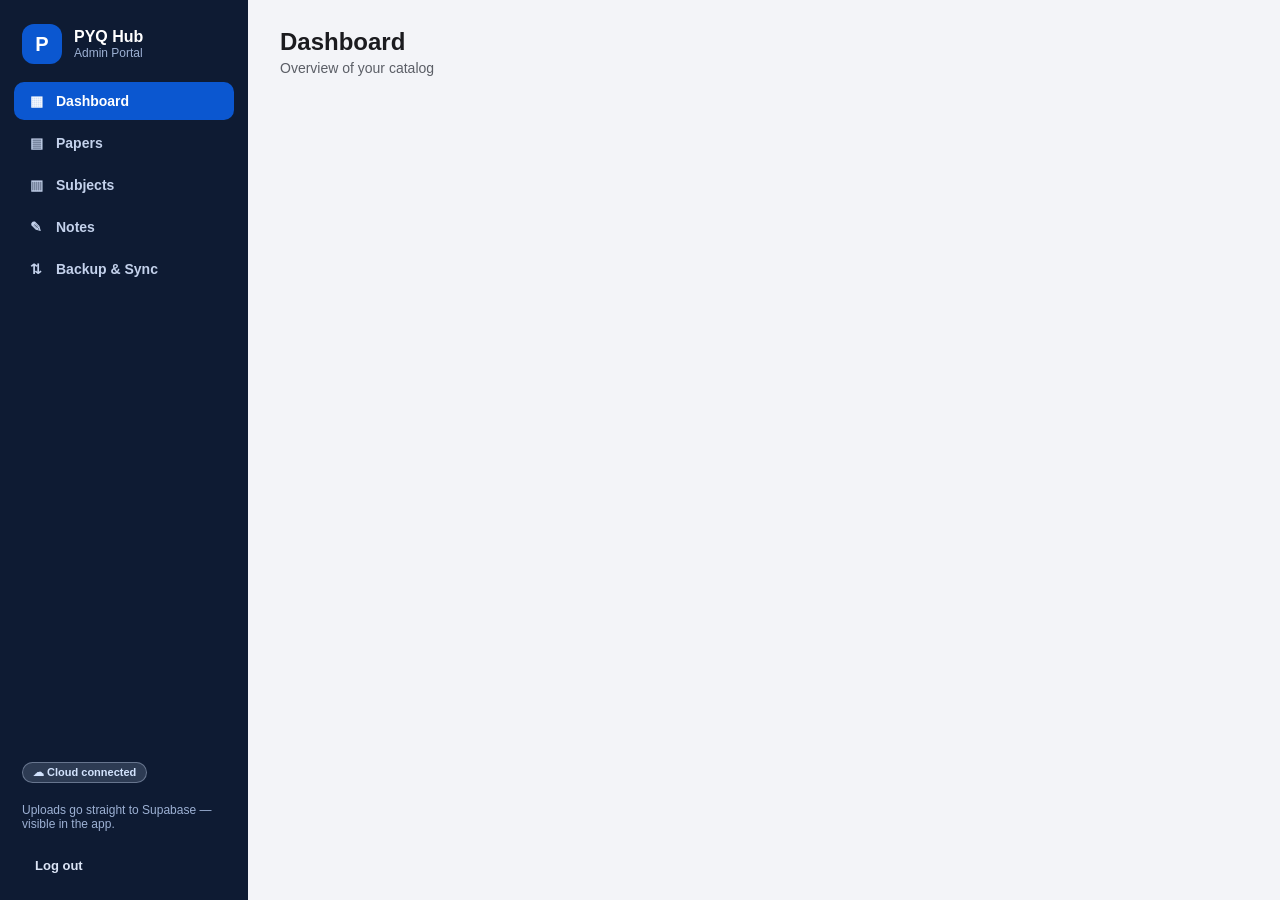
==== admin-portal/index.html @ 12325e86 "Initial commit: PaperAdda Android app + admin portal - android/: Kotlin Compose app (com.paperadda.a" ====
<!DOCTYPE html>
<html lang="en">
<head>
  <meta charset="UTF-8" />
  <meta name="viewport" content="width=device-width, initial-scale=1.0" />
  <title>PYQ Hub — Admin Portal</title>
  <link rel="stylesheet" href="css/styles.css" />
</head>
<body>
  <div class="app">
    <!-- ============ SIDEBAR ============ -->
    <aside class="sidebar">
      <div class="brand">
        <div class="brand-icon">P</div>
        <div>
          <div class="brand-name">PYQ Hub</div>
          <div class="brand-sub">Admin Portal</div>
        </div>
      </div>
      <nav class="nav" id="mainNav">
        <button class="nav-item active" data-view="dashboard">
          <span class="nav-ico">▦</span> Dashboard
        </button>
        <button class="nav-item" data-view="papers">
          <span class="nav-ico">▤</span> Papers
        </button>
        <button class="nav-item" data-view="subjects">
          <span class="nav-ico">▥</span> Subjects
        </button>
        <button class="nav-item" data-view="notes">
          <span class="nav-ico">✎</span> Notes
        </button>
        <button class="nav-item" data-view="data">
          <span class="nav-ico">⇅</span> Backup &amp; Sync
        </button>
      </nav>
      <div class="sidebar-foot">
        <div class="pill">☁ Cloud connected</div>
        <p id="adminEmail" class="muted" style="margin:0 0 8px"></p>
        <p>Uploads go straight to Supabase — visible in the app.</p>
        <button class="btn small ghost" id="btnLogout" style="color:#dbe4f5;margin-top:8px">Log out</button>
      </div>
    </aside>

    <!-- ============ MAIN ============ -->
    <main class="main">
      <header class="topbar">
        <div>
          <h1 id="viewTitle">Dashboard</h1>
          <p id="viewSubtitle">Overview of your catalog</p>
        </div>
        <div class="topbar-actions" id="topbarActions"></div>
      </header>

      <section class="view active" id="view-dashboard"></section>
      <section class="view" id="view-papers"></section>
      <section class="view" id="view-subjects"></section>
      <section class="view" id="view-notes"></section>
      <section class="view" id="view-data"></section>
    </main>
  </div>

  <!-- Login gate (admin only) -->
  <div class="login-backdrop" id="loginBackdrop" hidden>
    <div class="login-card">
      <div class="brand-icon" style="margin:0 auto 12px">P</div>
      <h2>PYQ Hub Admin</h2>
      <p class="muted">Sign in with your admin account. Students never see this page.</p>
      <div class="field"><label>Email</label><input id="loginEmail" type="email" autocomplete="username" placeholder="you@example.com" /></div>
      <div class="field"><label>Password</label><input id="loginPassword" type="password" autocomplete="current-password" placeholder="••••••••" /></div>
      <p class="hint" id="loginError" style="color:var(--danger);min-height:18px"></p>
      <button class="btn" id="btnLogin" style="width:100%">Sign in</button>
    </div>
  </div>

  <!-- Modal + toast roots -->
  <div class="modal-backdrop" id="modalBackdrop" hidden>
    <div class="modal" role="dialog" aria-modal="true">
      <div class="modal-head">
        <h2 id="modalTitle">Modal</h2>
        <button class="icon-btn" id="modalClose" aria-label="Close">✕</button>
      </div>
      <div class="modal-body" id="modalBody"></div>
      <div class="modal-foot" id="modalFoot"></div>
    </div>
  </div>
  <div class="toast-wrap" id="toastWrap"></div>

  <script src="js/config.js"></script>
  <script src="js/db.js"></script>
  <script src="js/app.js"></script>
</body>
</html>
---- admin-portal/css/styles.css ----
:root {
  --primary: #0b57d0;
  --primary-dark: #08419e;
  --primary-soft: #d3e3fd;
  --bg: #f3f4f8;
  --surface: #ffffff;
  --text: #1b1b1f;
  --text-2: #5b5e66;
  --border: #e2e3e9;
  --danger: #b3261e;
  --danger-soft: #f9dedc;
  --ok: #146c2e;
  --ok-soft: #d4edda;
  --radius: 14px;
  --shadow: 0 1px 2px rgba(16, 24, 40, .06), 0 4px 16px rgba(16, 24, 40, .07);
}

* { box-sizing: border-box; }
html, body { height: 100%; }
body {
  margin: 0;
  font-family: -apple-system, BlinkMacSystemFont, "Segoe UI", Roboto, "Helvetica Neue", Arial, sans-serif;
  background: var(--bg);
  color: var(--text);
  font-size: 14px;
}

.app { display: flex; min-height: 100vh; }

/* ---------- Sidebar ---------- */
.sidebar {
  width: 248px;
  flex-shrink: 0;
  background: #0e1b33;
  color: #dbe4f5;
  display: flex;
  flex-direction: column;
  padding: 20px 14px;
  position: sticky;
  top: 0;
  height: 100vh;
}
.brand { display: flex; gap: 12px; align-items: center; padding: 4px 8px 18px; }
.brand-icon {
  width: 40px; height: 40px; border-radius: 12px;
  background: var(--primary); color: #fff;
  display: flex; align-items: center; justify-content: center;
  font-weight: 800; font-size: 20px;
}
.brand-name { font-weight: 700; font-size: 16px; color: #fff; }
.brand-sub { font-size: 12px; color: #9db1d4; }
.nav { display: flex; flex-direction: column; gap: 4px; }
.nav-item {
  display: flex; align-items: center; gap: 10px;
  background: transparent; border: 0; color: #c4d2ec;
  padding: 11px 12px; border-radius: 10px;
  font-size: 14px; font-weight: 600; cursor: pointer; text-align: left;
}
.nav-item:hover { background: rgba(255,255,255,.08); color: #fff; }
.nav-item.active { background: var(--primary); color: #fff; }
.nav-ico { width: 20px; text-align: center; }
.sidebar-foot { margin-top: auto; padding: 12px 8px 0; font-size: 12px; color: #9db1d4; }
.pill {
  display: inline-block; background: rgba(211,227,253,.16); color: #d3e3fd;
  border: 1px solid rgba(211,227,253,.35);
  font-size: 11px; font-weight: 700; padding: 3px 10px; border-radius: 999px;
  margin-bottom: 8px;
}

/* ---------- Main ---------- */
.main { flex: 1; min-width: 0; padding: 28px 32px 64px; max-width: 1180px; }
.topbar { display: flex; align-items: flex-start; justify-content: space-between; gap: 16px; margin-bottom: 22px; }
.topbar h1 { margin: 0; font-size: 24px; }
.topbar p { margin: 4px 0 0; color: var(--text-2); }
.topbar-actions { display: flex; gap: 10px; }

/* ---------- Buttons / inputs ---------- */
.btn {
  appearance: none; border: 1px solid transparent; border-radius: 10px;
  padding: 10px 18px; font-size: 14px; font-weight: 700; cursor: pointer;
  background: var(--primary); color: #fff;
}
.btn:hover { background: var(--primary-dark); }
.btn.secondary { background: var(--surface); color: var(--primary); border-color: var(--primary); }
.btn.secondary:hover { background: var(--primary-soft); }
.btn.danger { background: var(--danger); }
.btn.ghost { background: transparent; color: var(--text-2); }
.btn.small { padding: 6px 12px; font-size: 13px; border-radius: 8px; }
.btn:disabled { opacity: .55; cursor: not-allowed; }

.icon-btn {
  border: 0; background: #eef0f5; color: var(--text);
  width: 32px; height: 32px; border-radius: 8px; cursor: pointer; font-size: 14px;
}
.icon-btn:hover { background: #e0e3ea; }

.field { margin-bottom: 14px; }
.field label { display: block; font-size: 12px; font-weight: 700; color: var(--text-2); margin-bottom: 6px; text-transform: uppercase; letter-spacing: .04em; }
.field input, .field select, .field textarea {
  width: 100%; padding: 10px 12px; font-size: 14px;
  border: 1px solid var(--border); border-radius: 10px; background: #fff; color: var(--text);
  font-family: inherit;
}
.field input:focus, .field select:focus, .field textarea:focus {
  outline: 2px solid var(--primary); border-color: var(--primary);
}
.field textarea { resize: vertical; min-height: 110px; }
.field-row { display: grid; grid-template-columns: 1fr 1fr; gap: 12px; }
.hint { font-size: 12px; color: var(--text-2); margin-top: 6px; }

/* ---------- Cards / stats ---------- */
.cards { display: grid; grid-template-columns: repeat(4, 1fr); gap: 14px; margin-bottom: 22px; }
.card {
  background: var(--surface); border-radius: var(--radius);
  padding: 18px; box-shadow: var(--shadow);
}
.stat-num { font-size: 30px; font-weight: 800; }
.stat-label { color: var(--text-2); font-size: 13px; margin-top: 2px; }
.panel {
  background: var(--surface); border-radius: var(--radius);
  box-shadow: var(--shadow); padding: 18px; margin-bottom: 18px;
}
.panel h3 { margin: 0 0 12px; font-size: 16px; }

/* ---------- Filters ---------- */
.filters { display: flex; flex-wrap: wrap; gap: 10px; margin-bottom: 16px; }
.filters select, .filters input {
  padding: 9px 12px; font-size: 14px; border: 1px solid var(--border);
  border-radius: 10px; background: #fff; font-family: inherit;
}
.filters input { flex: 1; min-width: 180px; }

/* ---------- Tables ---------- */
.table-wrap { overflow-x: auto; }
table { width: 100%; border-collapse: collapse; font-size: 13.5px; }
th, td { text-align: left; padding: 11px 12px; border-bottom: 1px solid var(--border); vertical-align: middle; }
th { font-size: 12px; text-transform: uppercase; letter-spacing: .05em; color: var(--text-2); background: #f7f8fb; }
tr:last-child td { border-bottom: 0; }
.badge {
  display: inline-block; font-size: 12px; font-weight: 700;
  background: var(--primary-soft); color: var(--primary-dark);
  padding: 3px 10px; border-radius: 999px; white-space: nowrap;
}
.badge.grey { background: #eceef2; color: var(--text-2); }
.badge.green { background: var(--ok-soft); color: var(--ok); }
.badge.red { background: var(--danger-soft); color: var(--danger); }
.row-actions { display: flex; gap: 6px; white-space: nowrap; }
.empty { text-align: center; color: var(--text-2); padding: 36px 12px !important; }

/* ---------- Dropzone ---------- */
.dropzone {
  border: 2px dashed #b9c4d8; border-radius: 12px; padding: 26px 16px;
  text-align: center; color: var(--text-2); cursor: pointer; background: #f8faff;
}
.dropzone:hover, .dropzone.over { border-color: var(--primary); background: var(--primary-soft); }
.dropzone strong { color: var(--primary); }
.file-chip {
  display: flex; align-items: center; gap: 10px; margin-top: 10px;
  background: var(--ok-soft); color: var(--ok);
  border-radius: 10px; padding: 9px 12px; font-size: 13px; font-weight: 600;
}

/* ---------- Modal ---------- */
.modal-backdrop {
  position: fixed; inset: 0; background: rgba(10, 18, 35, .5);
  display: flex; align-items: flex-start; justify-content: center;
  padding: 48px 16px; z-index: 50; overflow-y: auto;
}
.modal-backdrop[hidden] { display: none; }
.modal { background: #fff; border-radius: 18px; width: 560px; max-width: 100%; box-shadow: var(--shadow); }
.modal-head { display: flex; align-items: center; justify-content: space-between; padding: 18px 20px 0; }
.modal-head h2 { margin: 0; font-size: 18px; }
.modal-body { padding: 16px 20px; }
.modal-foot { display: flex; justify-content: flex-end; gap: 10px; padding: 0 20px 20px; }

/* ---------- Login gate ---------- */
.login-backdrop {
  position: fixed; inset: 0; z-index: 100;
  background: #0e1b33;
  display: flex; align-items: center; justify-content: center; padding: 20px;
}
.login-backdrop[hidden] { display: none; }
.login-card {
  background: #fff; border-radius: 20px; width: 380px; max-width: 100%;
  padding: 32px 28px; text-align: center; box-shadow: var(--shadow);
}
.login-card h2 { margin: 0 0 4px; }
.login-card .field { text-align: left; }

/* ---------- Toast ---------- */
.toast-wrap { position: fixed; bottom: 24px; right: 24px; display: flex; flex-direction: column; gap: 10px; z-index: 99; }
.toast {
  background: #101c33; color: #fff; padding: 12px 18px; border-radius: 12px;
  font-size: 14px; font-weight: 600; box-shadow: var(--shadow);
  animation: slidein .25s ease;
}
.toast.ok { background: var(--ok); }
.toast.err { background: var(--danger); }
@keyframes slidein { from { transform: translateY(8px); opacity: 0; } }

/* ---------- Misc ---------- */
.muted { color: var(--text-2); }
.mono { font-family: ui-monospace, SFMono-Regular, Menlo, monospace; font-size: 12.5px; }
.list-plain { margin: 0; padding: 0; list-style: none; }
.list-plain li { padding: 10px 4px; border-bottom: 1px solid var(--border); display: flex; justify-content: space-between; gap: 12px; }
.list-plain li:last-child { border-bottom: 0; }
.view { display: none; }
.view.active { display: block; }
.codebox { background: #0e1b33; color: #d3e3fd; border-radius: 12px; padding: 14px 16px; font-size: 12.5px; overflow-x: auto; white-space: pre; }

@media (max-width: 900px) {
  .cards { grid-template-columns: repeat(2, 1fr); }
  .sidebar { width: 200px; }
  .main { padding: 20px 16px 64px; }
}
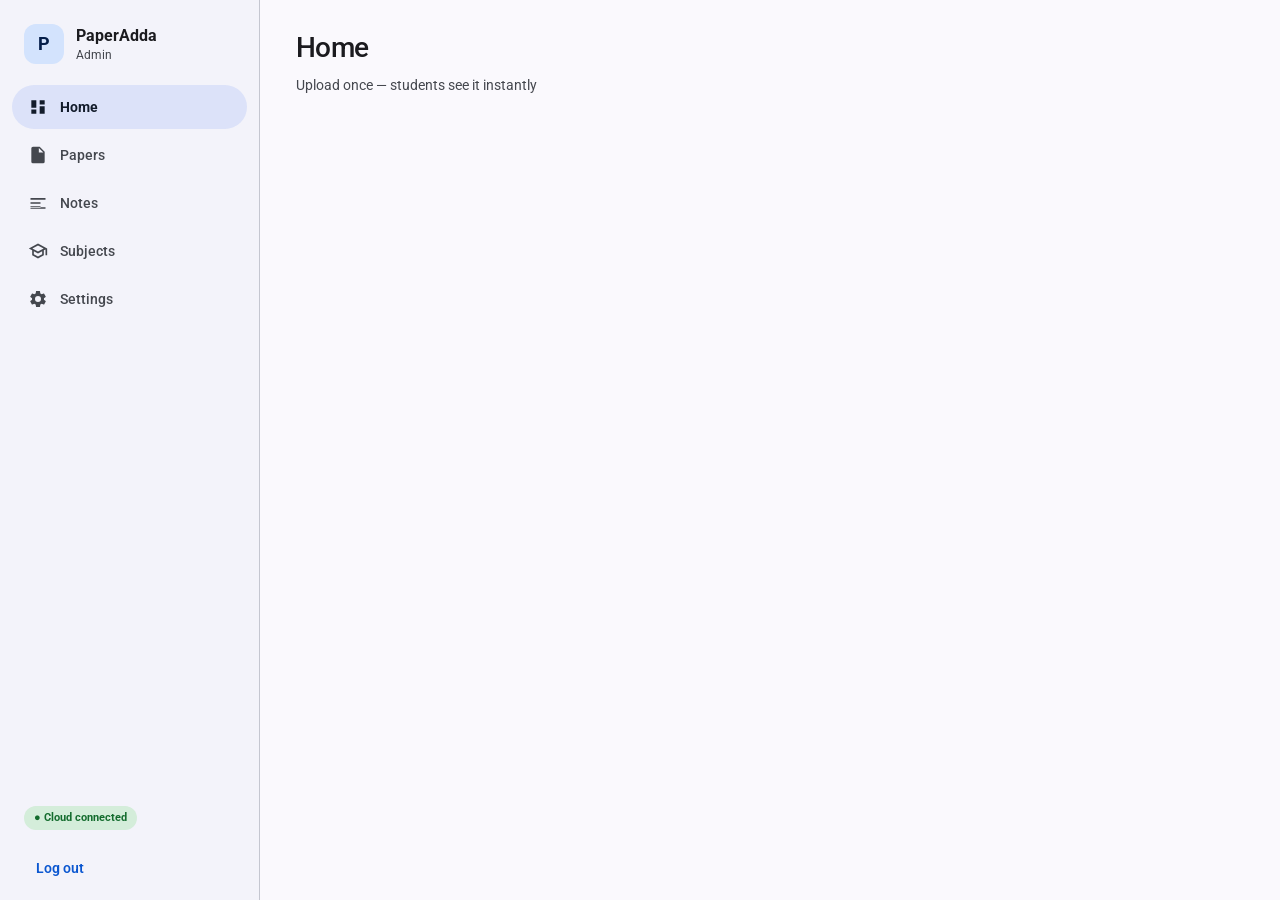
==== commit 967a3f8e: "Redesign admin portal: Material 3, simplified workflow - Material 3 design tokens mirroring Android " ====
--- a/admin-portal/index.html
+++ b/admin-portal/index.html
@@ -3,77 +3,82 @@
 <head>
   <meta charset="UTF-8" />
   <meta name="viewport" content="width=device-width, initial-scale=1.0" />
-  <title>PYQ Hub — Admin Portal</title>
+  <title>PaperAdda Admin</title>
+  <link rel="preconnect" href="https://fonts.googleapis.com" />
+  <link rel="preconnect" href="https://fonts.gstatic.com" crossorigin />
+  <link href="https://fonts.googleapis.com/css2?family=Roboto:wght@400;500;700&display=swap" rel="stylesheet" />
   <link rel="stylesheet" href="css/styles.css" />
 </head>
 <body>
   <div class="app">
-    <!-- ============ SIDEBAR ============ -->
     <aside class="sidebar">
       <div class="brand">
         <div class="brand-icon">P</div>
         <div>
-          <div class="brand-name">PYQ Hub</div>
-          <div class="brand-sub">Admin Portal</div>
+          <div class="brand-name">PaperAdda</div>
+          <div class="brand-sub">Admin</div>
         </div>
       </div>
+
       <nav class="nav" id="mainNav">
         <button class="nav-item active" data-view="dashboard">
-          <span class="nav-ico">▦</span> Dashboard
+          <svg class="nav-svg" viewBox="0 0 24 24" aria-hidden="true"><path d="M4 13h6V4H4v9zm0 7h6v-5H4v5zm10 0h6v-9h-6v9zm0-16v5h6V4h-6z"/></svg>
+          Home
         </button>
         <button class="nav-item" data-view="papers">
-          <span class="nav-ico">▤</span> Papers
+          <svg class="nav-svg" viewBox="0 0 24 24" aria-hidden="true"><path d="M14 2H6a2 2 0 0 0-2 2v16a2 2 0 0 0 2 2h12a2 2 0 0 0 2-2V8l-6-6zm-1 7V3.5L18.5 9H13z"/></svg>
+          Papers
+        </button>
+        <button class="nav-item" data-view="notes">
+          <svg class="nav-svg" viewBox="0 0 24 24" aria-hidden="true"><path d="M3 18h12v-2H3v2zm0-5h12v-2H3v2zm0-7v2h18V6H3zm18 13H3v-2h18v2z"/></svg>
+          Notes
         </button>
         <button class="nav-item" data-view="subjects">
-          <span class="nav-ico">▥</span> Subjects
-        </button>
-        <button class="nav-item" data-view="notes">
-          <span class="nav-ico">✎</span> Notes
+          <svg class="nav-svg" viewBox="0 0 24 24" aria-hidden="true"><path d="M12 3L1 9l4 2.18v6L12 21l7-3.82v-6l2-1.09V17h2V9L12 3zm6.82 6L12 12.72 5.18 9 12 5.28 18.82 9zM17 15.99l-5 2.73-5-2.73v-3.72L12 15l5-2.73v3.72z"/></svg>
+          Subjects
         </button>
         <button class="nav-item" data-view="data">
-          <span class="nav-ico">⇅</span> Backup &amp; Sync
+          <svg class="nav-svg" viewBox="0 0 24 24" aria-hidden="true"><path d="M19.14 12.94c.04-.3.06-.61.06-.94 0-.32-.02-.64-.07-.94l2.03-1.58a.49.49 0 0 0 .12-.61l-1.92-3.32a.49.49 0 0 0-.59-.22l-2.39.96c-.5-.38-1.03-.7-1.62-.94l-.36-2.54a.484.484 0 0 0-.48-.41h-3.84c-.24 0-.43.17-.47.41l-.36 2.54c-.59.24-1.13.57-1.62.94l-2.39-.96a.49.49 0 0 0-.59.22L2.74 8.87c-.12.21-.08.47.12.61l2.03 1.58c-.05.3-.07.62-.07.94s.02.64.07.94l-2.03 1.58a.49.49 0 0 0-.12.61l1.92 3.32c.12.22.37.29.59.22l2.39-.96c.5.38 1.03.7 1.62.94l.36 2.54c.05.24.24.41.48.41h3.84c.24 0 .44-.17.47-.41l.36-2.54c.59-.24 1.13-.56 1.62-.94l2.39.96c.22.08.47 0 .59-.22l1.92-3.32c.12-.22.07-.47-.12-.61l-2.01-1.58zM12 15.6A3.6 3.6 0 1 1 12 8.4a3.6 3.6 0 0 1 0 7.2z"/></svg>
+          Settings
         </button>
       </nav>
+
       <div class="sidebar-foot">
-        <div class="pill">☁ Cloud connected</div>
-        <p id="adminEmail" class="muted" style="margin:0 0 8px"></p>
-        <p>Uploads go straight to Supabase — visible in the app.</p>
-        <button class="btn small ghost" id="btnLogout" style="color:#dbe4f5;margin-top:8px">Log out</button>
+        <div class="pill" id="connPill">● Cloud connected</div>
+        <p id="adminEmail" class="muted"></p>
+        <button class="btn text-btn" id="btnLogout">Log out</button>
       </div>
     </aside>
 
-    <!-- ============ MAIN ============ -->
     <main class="main">
       <header class="topbar">
         <div>
-          <h1 id="viewTitle">Dashboard</h1>
-          <p id="viewSubtitle">Overview of your catalog</p>
+          <h1 id="viewTitle">Home</h1>
+          <p id="viewSubtitle">Upload once — students see it instantly</p>
         </div>
         <div class="topbar-actions" id="topbarActions"></div>
       </header>
 
       <section class="view active" id="view-dashboard"></section>
       <section class="view" id="view-papers"></section>
+      <section class="view" id="view-notes"></section>
       <section class="view" id="view-subjects"></section>
-      <section class="view" id="view-notes"></section>
       <section class="view" id="view-data"></section>
     </main>
   </div>
 
-  <!-- Login gate (admin only) -->
   <div class="login-backdrop" id="loginBackdrop" hidden>
     <div class="login-card">
-      <div class="brand-icon" style="margin:0 auto 12px">P</div>
-      <h2>PYQ Hub Admin</h2>
-      <p class="muted">Sign in with your admin account. Students never see this page.</p>
+      <div class="brand-icon login-logo">P</div>
+      <h2>PaperAdda Admin</h2>
+      <p class="muted">Sign in to publish papers &amp; notes.</p>
       <div class="field"><label>Email</label><input id="loginEmail" type="email" autocomplete="username" placeholder="you@example.com" /></div>
       <div class="field"><label>Password</label><input id="loginPassword" type="password" autocomplete="current-password" placeholder="••••••••" /></div>
-      <p class="hint" id="loginError" style="color:var(--danger);min-height:18px"></p>
-      <button class="btn" id="btnLogin" style="width:100%">Sign in</button>
+      <p class="hint" id="loginError" style="color:var(--error);min-height:18px"></p>
+      <button class="btn filled tonal-elev" id="btnLogin">Sign in</button>
     </div>
   </div>
 
-  <!-- Modal + toast roots -->
   <div class="modal-backdrop" id="modalBackdrop" hidden>
     <div class="modal" role="dialog" aria-modal="true">
       <div class="modal-head">
--- a/admin-portal/css/styles.css
+++ b/admin-portal/css/styles.css
@@ -1,215 +1,390 @@
+/* PaperAdda Admin — Material 3 tokens (mirrors Android Color.kt / Theme.kt) */
 :root {
+  /* Primary */
   --primary: #0b57d0;
-  --primary-dark: #08419e;
-  --primary-soft: #d3e3fd;
-  --bg: #f3f4f8;
-  --surface: #ffffff;
-  --text: #1b1b1f;
-  --text-2: #5b5e66;
-  --border: #e2e3e9;
-  --danger: #b3261e;
-  --danger-soft: #f9dedc;
-  --ok: #146c2e;
-  --ok-soft: #d4edda;
-  --radius: 14px;
-  --shadow: 0 1px 2px rgba(16, 24, 40, .06), 0 4px 16px rgba(16, 24, 40, .07);
+  --on-primary: #ffffff;
+  --primary-container: #d3e3fd;
+  --on-primary-container: #041e49;
+  --primary-hover: #08419e;
+
+  /* Secondary / tertiary */
+  --secondary-container: #dce2f9;
+  --on-secondary-container: #131c2b;
+  --tertiary-container: #ffd8ee;
+  --on-tertiary-container: #2e1125;
+
+  /* Surfaces (M3 elevation ladder) */
+  --surface: #faf9fd;
+  --surface-low: #f3f3fa;
+  --surface-container: #eeedf3;
+  --surface-high: #e9e8ef;
+  --surface-highest: #e3e2e6;
+  --surface-raised: #ffffff;
+
+  /* Content */
+  --on-surface: #1b1b1f;
+  --on-surface-variant: #44474e;
+  --outline: #74777f;
+  --outline-variant: #c4c6d0;
+
+  /* State */
+  --error: #b3261e;
+  --error-container: #f9dedc;
+  --on-error-container: #410e0b;
+  --success: #146c2e;
+  --success-container: #d4edda;
+
+  /* Shape */
+  --radius-xs: 4px;
+  --radius-sm: 8px;
+  --radius-md: 12px;
+  --radius-lg: 16px;
+  --radius-xl: 20px;
+  --radius-full: 999px;
+
+  --shadow-1: 0 1px 2px rgba(0, 0, 0, .08);
+  --shadow-2: 0 1px 2px rgba(0, 0, 0, .08), 0 2px 6px rgba(0, 0, 0, .06);
+  --shadow-3: 0 4px 12px rgba(0, 0, 0, .12);
+
+  --font: "Roboto", -apple-system, BlinkMacSystemFont, "Segoe UI", sans-serif;
 }
 
 * { box-sizing: border-box; }
 html, body { height: 100%; }
 body {
   margin: 0;
-  font-family: -apple-system, BlinkMacSystemFont, "Segoe UI", Roboto, "Helvetica Neue", Arial, sans-serif;
-  background: var(--bg);
-  color: var(--text);
+  font-family: var(--font);
+  background: var(--surface);
+  color: var(--on-surface);
   font-size: 14px;
+  line-height: 1.45;
 }
 
 .app { display: flex; min-height: 100vh; }
 
-/* ---------- Sidebar ---------- */
+/* ========== Sidebar ========== */
 .sidebar {
-  width: 248px;
+  width: 260px;
   flex-shrink: 0;
-  background: #0e1b33;
-  color: #dbe4f5;
+  background: var(--surface-low);
+  border-right: 1px solid var(--outline-variant);
   display: flex;
   flex-direction: column;
-  padding: 20px 14px;
+  padding: 20px 12px 16px;
   position: sticky;
   top: 0;
   height: 100vh;
 }
-.brand { display: flex; gap: 12px; align-items: center; padding: 4px 8px 18px; }
+.brand { display: flex; gap: 12px; align-items: center; padding: 4px 12px 20px; }
 .brand-icon {
-  width: 40px; height: 40px; border-radius: 12px;
-  background: var(--primary); color: #fff;
+  width: 40px; height: 40px; border-radius: var(--radius-md);
+  background: var(--primary-container); color: var(--on-primary-container);
   display: flex; align-items: center; justify-content: center;
-  font-weight: 800; font-size: 20px;
-}
-.brand-name { font-weight: 700; font-size: 16px; color: #fff; }
-.brand-sub { font-size: 12px; color: #9db1d4; }
+  font-weight: 700; font-size: 18px;
+}
+.brand-name { font-weight: 700; font-size: 16px; color: var(--on-surface); }
+.brand-sub { font-size: 12px; color: var(--on-surface-variant); }
+
 .nav { display: flex; flex-direction: column; gap: 4px; }
 .nav-item {
-  display: flex; align-items: center; gap: 10px;
-  background: transparent; border: 0; color: #c4d2ec;
-  padding: 11px 12px; border-radius: 10px;
-  font-size: 14px; font-weight: 600; cursor: pointer; text-align: left;
-}
-.nav-item:hover { background: rgba(255,255,255,.08); color: #fff; }
-.nav-item.active { background: var(--primary); color: #fff; }
-.nav-ico { width: 20px; text-align: center; }
-.sidebar-foot { margin-top: auto; padding: 12px 8px 0; font-size: 12px; color: #9db1d4; }
+  display: flex; align-items: center; gap: 12px;
+  background: transparent; border: 0; color: var(--on-surface-variant);
+  padding: 12px 16px; border-radius: var(--radius-full);
+  font-size: 14px; font-weight: 500; cursor: pointer; text-align: left;
+  font-family: inherit;
+  transition: background .15s ease, color .15s ease;
+}
+.nav-item:hover { background: var(--surface-container); color: var(--on-surface); }
+.nav-item.active {
+  background: var(--secondary-container);
+  color: var(--on-secondary-container);
+  font-weight: 700;
+}
+.nav-svg { width: 20px; height: 20px; fill: currentColor; flex-shrink: 0; }
+
+.sidebar-foot { margin-top: auto; padding: 12px 12px 0; font-size: 12px; color: var(--on-surface-variant); }
 .pill {
-  display: inline-block; background: rgba(211,227,253,.16); color: #d3e3fd;
-  border: 1px solid rgba(211,227,253,.35);
-  font-size: 11px; font-weight: 700; padding: 3px 10px; border-radius: 999px;
-  margin-bottom: 8px;
-}
-
-/* ---------- Main ---------- */
-.main { flex: 1; min-width: 0; padding: 28px 32px 64px; max-width: 1180px; }
-.topbar { display: flex; align-items: flex-start; justify-content: space-between; gap: 16px; margin-bottom: 22px; }
-.topbar h1 { margin: 0; font-size: 24px; }
-.topbar p { margin: 4px 0 0; color: var(--text-2); }
-.topbar-actions { display: flex; gap: 10px; }
-
-/* ---------- Buttons / inputs ---------- */
+  display: inline-flex; align-items: center; gap: 6px;
+  background: var(--success-container); color: var(--success);
+  font-size: 11px; font-weight: 700; padding: 4px 10px;
+  border-radius: var(--radius-full); margin-bottom: 10px;
+}
+
+/* ========== Main ========== */
+.main { flex: 1; min-width: 0; padding: 28px 36px 64px; max-width: 1120px; }
+.topbar {
+  display: flex; align-items: flex-start; justify-content: space-between;
+  gap: 16px; margin-bottom: 24px;
+}
+.topbar h1 { margin: 0; font-size: 28px; font-weight: 500; letter-spacing: -.02em; }
+.topbar p { margin: 6px 0 0; color: var(--on-surface-variant); font-size: 14px; }
+.topbar-actions { display: flex; gap: 10px; flex-wrap: wrap; }
+
+/* ========== Buttons ========== */
 .btn {
-  appearance: none; border: 1px solid transparent; border-radius: 10px;
-  padding: 10px 18px; font-size: 14px; font-weight: 700; cursor: pointer;
-  background: var(--primary); color: #fff;
-}
-.btn:hover { background: var(--primary-dark); }
-.btn.secondary { background: var(--surface); color: var(--primary); border-color: var(--primary); }
-.btn.secondary:hover { background: var(--primary-soft); }
-.btn.danger { background: var(--danger); }
-.btn.ghost { background: transparent; color: var(--text-2); }
-.btn.small { padding: 6px 12px; font-size: 13px; border-radius: 8px; }
-.btn:disabled { opacity: .55; cursor: not-allowed; }
+  appearance: none; border: 1px solid transparent; border-radius: var(--radius-full);
+  padding: 10px 22px; font-size: 14px; font-weight: 600; cursor: pointer;
+  background: var(--primary); color: var(--on-primary);
+  font-family: inherit; display: inline-flex; align-items: center; gap: 8px;
+  transition: background .15s ease, box-shadow .15s ease;
+}
+.btn:hover { background: var(--primary-hover); box-shadow: var(--shadow-1); }
+.btn:active { background: #063d8f; }
+.btn.secondary {
+  background: transparent; color: var(--primary);
+  border-color: var(--outline-variant);
+}
+.btn.secondary:hover { background: var(--primary-container); border-color: transparent; }
+.btn.tonal { background: var(--secondary-container); color: var(--on-secondary-container); }
+.btn.tonal:hover { background: #c5cdf5; }
+.btn.danger { background: var(--error); color: #fff; }
+.btn.danger:hover { background: #8c1d18; }
+.btn.ghost { background: transparent; color: var(--on-surface-variant); }
+.btn.ghost:hover { background: var(--surface-container); }
+.btn.small { padding: 6px 14px; font-size: 13px; }
+.btn.text-btn {
+  background: transparent; color: var(--primary); padding: 8px 12px;
+  border: 0; font-weight: 600;
+}
+.btn.text-btn:hover { background: var(--primary-container); box-shadow: none; }
+.btn:disabled { opacity: .5; cursor: not-allowed; box-shadow: none; }
+.btn.full { width: 100%; justify-content: center; }
 
 .icon-btn {
-  border: 0; background: #eef0f5; color: var(--text);
-  width: 32px; height: 32px; border-radius: 8px; cursor: pointer; font-size: 14px;
-}
-.icon-btn:hover { background: #e0e3ea; }
-
-.field { margin-bottom: 14px; }
-.field label { display: block; font-size: 12px; font-weight: 700; color: var(--text-2); margin-bottom: 6px; text-transform: uppercase; letter-spacing: .04em; }
+  border: 0; background: transparent; color: var(--on-surface-variant);
+  width: 36px; height: 36px; border-radius: var(--radius-full);
+  cursor: pointer; font-size: 15px; display: inline-flex;
+  align-items: center; justify-content: center;
+}
+.icon-btn:hover { background: var(--surface-container); color: var(--on-surface); }
+.icon-btn.danger:hover { background: var(--error-container); color: var(--error); }
+
+/* ========== Fields ========== */
+.field { margin-bottom: 16px; }
+.field label {
+  display: block; font-size: 12px; font-weight: 600;
+  color: var(--on-surface-variant); margin-bottom: 6px;
+  letter-spacing: .02em;
+}
 .field input, .field select, .field textarea {
-  width: 100%; padding: 10px 12px; font-size: 14px;
-  border: 1px solid var(--border); border-radius: 10px; background: #fff; color: var(--text);
-  font-family: inherit;
-}
+  width: 100%; padding: 14px 16px; font-size: 14px;
+  border: 1px solid var(--outline); border-radius: var(--radius-xs);
+  background: var(--surface-raised); color: var(--on-surface);
+  font-family: inherit; transition: border-color .12s ease, box-shadow .12s ease;
+}
+.field input:hover, .field select:hover, .field textarea:hover { border-color: var(--on-surface-variant); }
 .field input:focus, .field select:focus, .field textarea:focus {
-  outline: 2px solid var(--primary); border-color: var(--primary);
-}
-.field textarea { resize: vertical; min-height: 110px; }
+  outline: none; border-color: var(--primary);
+  box-shadow: 0 0 0 1px var(--primary);
+}
+.field textarea { resize: vertical; min-height: 96px; border-radius: var(--radius-sm); }
+.field input[disabled], .field select[disabled] {
+  background: var(--surface-container); color: var(--on-surface-variant);
+}
 .field-row { display: grid; grid-template-columns: 1fr 1fr; gap: 12px; }
-.hint { font-size: 12px; color: var(--text-2); margin-top: 6px; }
-
-/* ---------- Cards / stats ---------- */
-.cards { display: grid; grid-template-columns: repeat(4, 1fr); gap: 14px; margin-bottom: 22px; }
+.hint { font-size: 12px; color: var(--on-surface-variant); margin-top: 6px; }
+
+/* ========== Cards / stats ========== */
+.cards { display: grid; grid-template-columns: repeat(4, 1fr); gap: 12px; margin-bottom: 24px; }
 .card {
-  background: var(--surface); border-radius: var(--radius);
-  padding: 18px; box-shadow: var(--shadow);
-}
-.stat-num { font-size: 30px; font-weight: 800; }
-.stat-label { color: var(--text-2); font-size: 13px; margin-top: 2px; }
+  background: var(--surface-raised); border-radius: var(--radius-lg);
+  padding: 20px; box-shadow: var(--shadow-1);
+  border: 1px solid transparent;
+}
+.stat-num { font-size: 32px; font-weight: 400; letter-spacing: -.02em; }
+.stat-label { color: var(--on-surface-variant); font-size: 13px; margin-top: 4px; font-weight: 500; }
+
+/* Quick action tiles on Home */
+.action-grid {
+  display: grid; grid-template-columns: repeat(3, 1fr); gap: 12px;
+  margin-bottom: 24px;
+}
+.action-tile {
+  background: var(--surface-raised); border-radius: var(--radius-xl);
+  padding: 24px 20px; box-shadow: var(--shadow-1);
+  border: 1px solid var(--outline-variant);
+  cursor: pointer; text-align: left; font-family: inherit;
+  transition: box-shadow .15s ease, border-color .15s ease, transform .1s ease;
+  display: flex; flex-direction: column; gap: 10px;
+}
+.action-tile:hover {
+  box-shadow: var(--shadow-2); border-color: var(--primary);
+  transform: translateY(-1px);
+}
+.action-tile .tile-ico {
+  width: 48px; height: 48px; border-radius: var(--radius-md);
+  background: var(--primary-container); color: var(--on-primary-container);
+  display: flex; align-items: center; justify-content: center; font-size: 22px;
+}
+.action-tile h3 { margin: 0; font-size: 16px; font-weight: 600; color: var(--on-surface); }
+.action-tile p { margin: 0; font-size: 13px; color: var(--on-surface-variant); }
+
 .panel {
-  background: var(--surface); border-radius: var(--radius);
-  box-shadow: var(--shadow); padding: 18px; margin-bottom: 18px;
-}
-.panel h3 { margin: 0 0 12px; font-size: 16px; }
-
-/* ---------- Filters ---------- */
-.filters { display: flex; flex-wrap: wrap; gap: 10px; margin-bottom: 16px; }
+  background: var(--surface-raised); border-radius: var(--radius-lg);
+  box-shadow: var(--shadow-1); padding: 20px; margin-bottom: 16px;
+}
+.panel h3 {
+  margin: 0 0 14px; font-size: 16px; font-weight: 600;
+  display: flex; align-items: center; justify-content: space-between; gap: 12px;
+}
+.panel h3 .panel-sub { font-size: 13px; font-weight: 400; color: var(--on-surface-variant); }
+
+/* ========== Filters ========== */
+.filters { display: flex; flex-wrap: wrap; gap: 10px; margin-bottom: 16px; align-items: center; }
 .filters select, .filters input {
-  padding: 9px 12px; font-size: 14px; border: 1px solid var(--border);
-  border-radius: 10px; background: #fff; font-family: inherit;
+  padding: 10px 14px; font-size: 14px; border: 1px solid var(--outline);
+  border-radius: var(--radius-sm); background: var(--surface-raised);
+  font-family: inherit; color: var(--on-surface);
 }
 .filters input { flex: 1; min-width: 180px; }
-
-/* ---------- Tables ---------- */
-.table-wrap { overflow-x: auto; }
+.filters select:focus, .filters input:focus {
+  outline: none; border-color: var(--primary); box-shadow: 0 0 0 1px var(--primary);
+}
+
+/* ========== Tables ========== */
+.table-wrap { overflow-x: auto; border-radius: var(--radius-md); }
 table { width: 100%; border-collapse: collapse; font-size: 13.5px; }
-th, td { text-align: left; padding: 11px 12px; border-bottom: 1px solid var(--border); vertical-align: middle; }
-th { font-size: 12px; text-transform: uppercase; letter-spacing: .05em; color: var(--text-2); background: #f7f8fb; }
+th, td {
+  text-align: left; padding: 14px 12px;
+  border-bottom: 1px solid var(--outline-variant);
+  vertical-align: middle;
+}
+th {
+  font-size: 11px; text-transform: uppercase; letter-spacing: .06em;
+  color: var(--on-surface-variant); font-weight: 700;
+  background: var(--surface-low);
+}
 tr:last-child td { border-bottom: 0; }
+tbody tr:hover td { background: var(--surface-low); }
 .badge {
-  display: inline-block; font-size: 12px; font-weight: 700;
-  background: var(--primary-soft); color: var(--primary-dark);
-  padding: 3px 10px; border-radius: 999px; white-space: nowrap;
-}
-.badge.grey { background: #eceef2; color: var(--text-2); }
-.badge.green { background: var(--ok-soft); color: var(--ok); }
-.badge.red { background: var(--danger-soft); color: var(--danger); }
-.row-actions { display: flex; gap: 6px; white-space: nowrap; }
-.empty { text-align: center; color: var(--text-2); padding: 36px 12px !important; }
-
-/* ---------- Dropzone ---------- */
+  display: inline-block; font-size: 11px; font-weight: 700;
+  background: var(--primary-container); color: var(--on-primary-container);
+  padding: 4px 10px; border-radius: var(--radius-full); white-space: nowrap;
+}
+.badge.grey { background: var(--surface-highest); color: var(--on-surface-variant); }
+.badge.green { background: var(--success-container); color: var(--success); }
+.badge.red { background: var(--error-container); color: var(--error); }
+.row-actions { display: flex; gap: 2px; white-space: nowrap; justify-content: flex-end; }
+.empty {
+  text-align: center; color: var(--on-surface-variant);
+  padding: 48px 16px !important;
+}
+.empty strong { display: block; color: var(--on-surface); font-size: 15px; margin-bottom: 6px; }
+
+/* ========== Dropzone ========== */
 .dropzone {
-  border: 2px dashed #b9c4d8; border-radius: 12px; padding: 26px 16px;
-  text-align: center; color: var(--text-2); cursor: pointer; background: #f8faff;
-}
-.dropzone:hover, .dropzone.over { border-color: var(--primary); background: var(--primary-soft); }
-.dropzone strong { color: var(--primary); }
+  border: 2px dashed var(--outline-variant); border-radius: var(--radius-md);
+  padding: 32px 16px; text-align: center; color: var(--on-surface-variant);
+  cursor: pointer; background: var(--surface-low);
+  transition: border-color .15s ease, background .15s ease;
+}
+.dropzone:hover, .dropzone.over {
+  border-color: var(--primary); background: var(--primary-container);
+}
+.dropzone strong { color: var(--primary); display: block; font-size: 15px; margin-bottom: 4px; }
+.dropzone .dz-hint { font-size: 12px; }
 .file-chip {
   display: flex; align-items: center; gap: 10px; margin-top: 10px;
-  background: var(--ok-soft); color: var(--ok);
-  border-radius: 10px; padding: 9px 12px; font-size: 13px; font-weight: 600;
-}
-
-/* ---------- Modal ---------- */
+  background: var(--success-container); color: var(--success);
+  border-radius: var(--radius-sm); padding: 12px 14px;
+  font-size: 13px; font-weight: 600;
+}
+
+/* Advanced fields toggle */
+.adv-toggle {
+  display: flex; align-items: center; gap: 8px;
+  background: none; border: 0; color: var(--primary);
+  font-family: inherit; font-size: 13px; font-weight: 600;
+  cursor: pointer; padding: 8px 0; margin-bottom: 4px;
+}
+.adv-toggle:hover { text-decoration: underline; }
+.adv-fields[hidden] { display: none; }
+
+/* ========== Modal ========== */
 .modal-backdrop {
-  position: fixed; inset: 0; background: rgba(10, 18, 35, .5);
+  position: fixed; inset: 0; background: rgba(0, 0, 0, .4);
   display: flex; align-items: flex-start; justify-content: center;
   padding: 48px 16px; z-index: 50; overflow-y: auto;
 }
 .modal-backdrop[hidden] { display: none; }
-.modal { background: #fff; border-radius: 18px; width: 560px; max-width: 100%; box-shadow: var(--shadow); }
-.modal-head { display: flex; align-items: center; justify-content: space-between; padding: 18px 20px 0; }
-.modal-head h2 { margin: 0; font-size: 18px; }
-.modal-body { padding: 16px 20px; }
-.modal-foot { display: flex; justify-content: flex-end; gap: 10px; padding: 0 20px 20px; }
-
-/* ---------- Login gate ---------- */
+.modal {
+  background: var(--surface-raised); border-radius: var(--radius-xl);
+  width: 560px; max-width: 100%; box-shadow: var(--shadow-3);
+}
+.modal-head {
+  display: flex; align-items: center; justify-content: space-between;
+  padding: 24px 24px 0;
+}
+.modal-head h2 { margin: 0; font-size: 20px; font-weight: 500; }
+.modal-body { padding: 20px 24px 8px; }
+.modal-foot {
+  display: flex; justify-content: flex-end; gap: 10px;
+  padding: 12px 24px 24px;
+}
+
+/* ========== Login ========== */
 .login-backdrop {
   position: fixed; inset: 0; z-index: 100;
-  background: #0e1b33;
+  background: linear-gradient(160deg, #041e49 0%, #0b57d0 100%);
   display: flex; align-items: center; justify-content: center; padding: 20px;
 }
 .login-backdrop[hidden] { display: none; }
 .login-card {
-  background: #fff; border-radius: 20px; width: 380px; max-width: 100%;
-  padding: 32px 28px; text-align: center; box-shadow: var(--shadow);
-}
-.login-card h2 { margin: 0 0 4px; }
+  background: var(--surface-raised); border-radius: var(--radius-xl);
+  width: 400px; max-width: 100%; padding: 40px 32px 32px;
+  text-align: center; box-shadow: var(--shadow-3);
+}
+.login-logo { margin: 0 auto 16px; width: 56px; height: 56px; font-size: 24px; border-radius: var(--radius-lg); }
+.login-card h2 { margin: 0 0 6px; font-size: 22px; font-weight: 500; }
 .login-card .field { text-align: left; }
-
-/* ---------- Toast ---------- */
-.toast-wrap { position: fixed; bottom: 24px; right: 24px; display: flex; flex-direction: column; gap: 10px; z-index: 99; }
+.login-card .btn { margin-top: 4px; }
+
+/* ========== Toast ========== */
+.toast-wrap {
+  position: fixed; bottom: 24px; right: 24px;
+  display: flex; flex-direction: column; gap: 10px; z-index: 99;
+}
 .toast {
-  background: #101c33; color: #fff; padding: 12px 18px; border-radius: 12px;
-  font-size: 14px; font-weight: 600; box-shadow: var(--shadow);
-  animation: slidein .25s ease;
-}
-.toast.ok { background: var(--ok); }
-.toast.err { background: var(--danger); }
+  background: #303034; color: #fff; padding: 14px 20px;
+  border-radius: var(--radius-sm); font-size: 14px; font-weight: 500;
+  box-shadow: var(--shadow-2); animation: slidein .2s ease;
+  max-width: 360px;
+}
+.toast.ok { background: var(--success); }
+.toast.err { background: var(--error); }
 @keyframes slidein { from { transform: translateY(8px); opacity: 0; } }
 
-/* ---------- Misc ---------- */
-.muted { color: var(--text-2); }
+/* ========== Misc ========== */
+.muted { color: var(--on-surface-variant); }
 .mono { font-family: ui-monospace, SFMono-Regular, Menlo, monospace; font-size: 12.5px; }
 .list-plain { margin: 0; padding: 0; list-style: none; }
-.list-plain li { padding: 10px 4px; border-bottom: 1px solid var(--border); display: flex; justify-content: space-between; gap: 12px; }
+.list-plain li {
+  padding: 14px 4px; border-bottom: 1px solid var(--outline-variant);
+  display: flex; justify-content: space-between; gap: 12px; align-items: flex-start;
+}
 .list-plain li:last-child { border-bottom: 0; }
 .view { display: none; }
 .view.active { display: block; }
-.codebox { background: #0e1b33; color: #d3e3fd; border-radius: 12px; padding: 14px 16px; font-size: 12.5px; overflow-x: auto; white-space: pre; }
-
-@media (max-width: 900px) {
+.codebox {
+  background: var(--surface-highest); color: var(--on-surface-variant);
+  border-radius: var(--radius-md); padding: 14px 16px;
+  font-size: 12.5px; overflow-x: auto; white-space: pre;
+  font-family: ui-monospace, SFMono-Regular, Menlo, monospace;
+}
+
+.hairline { border: 0; border-top: 1px solid var(--outline-variant); margin: 8px 0 16px; }
+
+/* Progress / save states */
+.btn.loading { pointer-events: none; opacity: .7; }
+
+@media (max-width: 960px) {
   .cards { grid-template-columns: repeat(2, 1fr); }
-  .sidebar { width: 200px; }
+  .action-grid { grid-template-columns: 1fr; }
+  .sidebar { width: 72px; padding: 16px 8px; }
+  .brand-name, .brand-sub, .sidebar-foot .pill, .sidebar-foot p, .nav-item span, .nav-item { font-size: 0; }
+  .nav-item { justify-content: center; padding: 14px 8px; }
+  .nav-svg { width: 22px; height: 22px; }
+  .brand { justify-content: center; padding: 4px 0 16px; }
   .main { padding: 20px 16px 64px; }
-}
+  .field-row { grid-template-columns: 1fr; }
+}
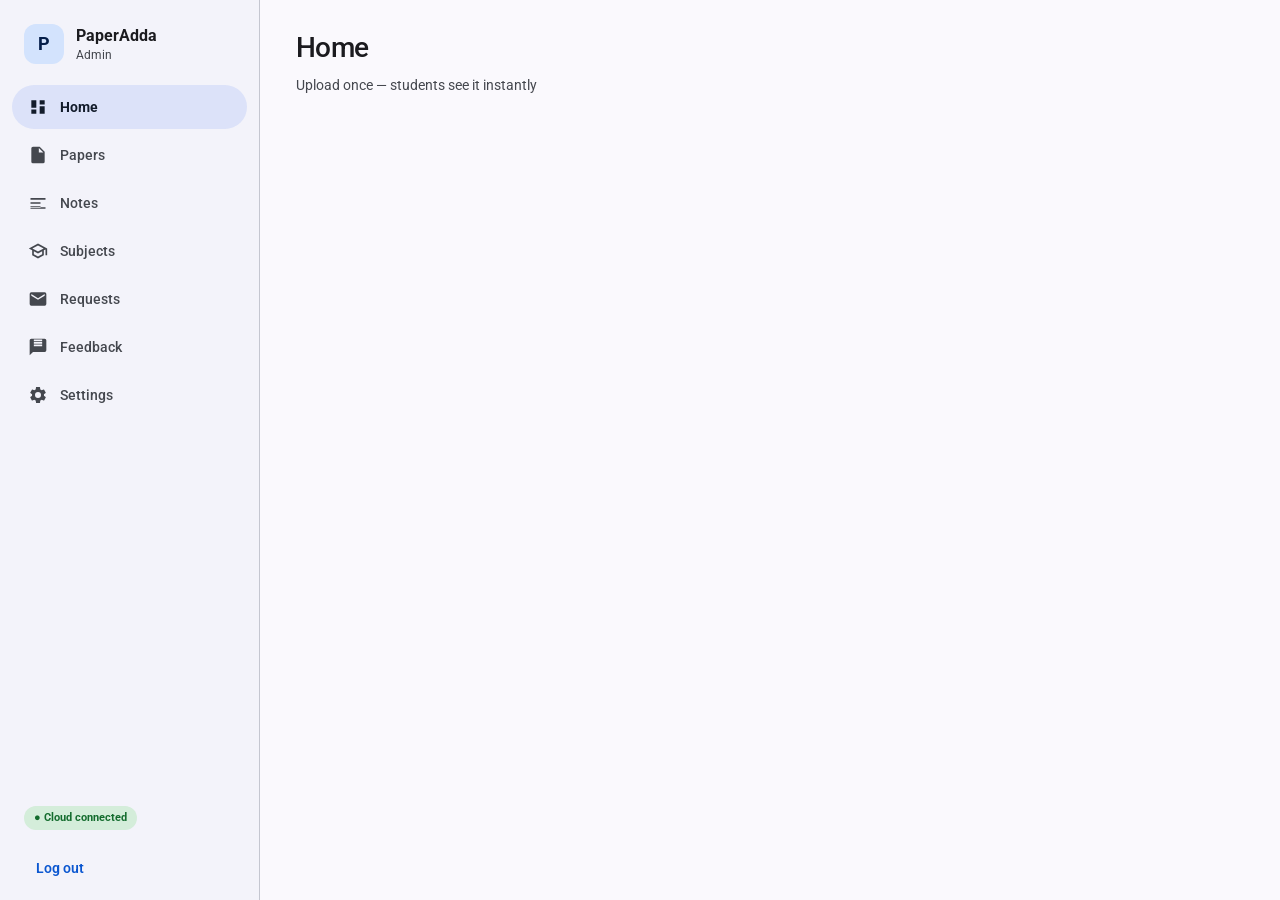
==== commit a09e4f15: "Ship real Android source for the published 1.4 build The releases were being published from an untra" ====
--- a/admin-portal/index.html
+++ b/admin-portal/index.html
@@ -3,10 +3,14 @@
 <head>
   <meta charset="UTF-8" />
   <meta name="viewport" content="width=device-width, initial-scale=1.0" />
+  <meta name="robots" content="noindex, nofollow" />
+  <meta name="description" content="PaperAdda Admin — manage subjects, question papers, notes, and student requests." />
   <title>PaperAdda Admin</title>
+  <link rel="icon" href="data:image/svg+xml,%3Csvg xmlns='http://www.w3.org/2000/svg' viewBox='0 0 64 64'%3E%3Crect width='64' height='64' rx='14' fill='%231a73e8'/%3E%3Ctext x='32' y='44' text-anchor='middle' font-family='system-ui,sans-serif' font-size='36' font-weight='700' fill='%23fff'%3EP%3C/text%3E%3C/svg%3E" />
   <link rel="preconnect" href="https://fonts.googleapis.com" />
   <link rel="preconnect" href="https://fonts.gstatic.com" crossorigin />
   <link href="https://fonts.googleapis.com/css2?family=Roboto:wght@400;500;700&display=swap" rel="stylesheet" />
+  <link href="https://fonts.googleapis.com/css2?family=Material+Symbols+Rounded:opsz,wght,FILL,GRAD@20..48,100..700,0..1,-50..200&display=block" rel="stylesheet" />
   <link rel="stylesheet" href="css/styles.css" />
 </head>
 <body>
@@ -23,23 +27,31 @@
       <nav class="nav" id="mainNav">
         <button class="nav-item active" data-view="dashboard">
           <svg class="nav-svg" viewBox="0 0 24 24" aria-hidden="true"><path d="M4 13h6V4H4v9zm0 7h6v-5H4v5zm10 0h6v-9h-6v9zm0-16v5h6V4h-6z"/></svg>
-          Home
+          <span class="nav-label">Home</span>
         </button>
         <button class="nav-item" data-view="papers">
           <svg class="nav-svg" viewBox="0 0 24 24" aria-hidden="true"><path d="M14 2H6a2 2 0 0 0-2 2v16a2 2 0 0 0 2 2h12a2 2 0 0 0 2-2V8l-6-6zm-1 7V3.5L18.5 9H13z"/></svg>
-          Papers
+          <span class="nav-label">Papers</span>
         </button>
         <button class="nav-item" data-view="notes">
           <svg class="nav-svg" viewBox="0 0 24 24" aria-hidden="true"><path d="M3 18h12v-2H3v2zm0-5h12v-2H3v2zm0-7v2h18V6H3zm18 13H3v-2h18v2z"/></svg>
-          Notes
+          <span class="nav-label">Notes</span>
         </button>
         <button class="nav-item" data-view="subjects">
           <svg class="nav-svg" viewBox="0 0 24 24" aria-hidden="true"><path d="M12 3L1 9l4 2.18v6L12 21l7-3.82v-6l2-1.09V17h2V9L12 3zm6.82 6L12 12.72 5.18 9 12 5.28 18.82 9zM17 15.99l-5 2.73-5-2.73v-3.72L12 15l5-2.73v3.72z"/></svg>
-          Subjects
+          <span class="nav-label">Subjects</span>
+        </button>
+        <button class="nav-item" data-view="requests">
+          <svg class="nav-svg" viewBox="0 0 24 24" aria-hidden="true"><path d="M20 4H4a2 2 0 0 0-2 2v12a2 2 0 0 0 2 2h16a2 2 0 0 0 2-2V6a2 2 0 0 0-2-2zm0 4l-8 5-8-5V6l8 5 8-5v2z"/></svg>
+          <span class="nav-label">Requests</span>
+        </button>
+        <button class="nav-item" data-view="feedback">
+          <svg class="nav-svg" viewBox="0 0 24 24" aria-hidden="true"><path d="M20 2H4a2 2 0 0 0-2 2v18l4-4h14a2 2 0 0 0 2-2V4a2 2 0 0 0-2-2zm-3 9H7V9h10v2zm0-3H7V6h10v2zm0-3H7V3h10v2z"/></svg>
+          <span class="nav-label">Feedback</span>
         </button>
         <button class="nav-item" data-view="data">
           <svg class="nav-svg" viewBox="0 0 24 24" aria-hidden="true"><path d="M19.14 12.94c.04-.3.06-.61.06-.94 0-.32-.02-.64-.07-.94l2.03-1.58a.49.49 0 0 0 .12-.61l-1.92-3.32a.49.49 0 0 0-.59-.22l-2.39.96c-.5-.38-1.03-.7-1.62-.94l-.36-2.54a.484.484 0 0 0-.48-.41h-3.84c-.24 0-.43.17-.47.41l-.36 2.54c-.59.24-1.13.57-1.62.94l-2.39-.96a.49.49 0 0 0-.59.22L2.74 8.87c-.12.21-.08.47.12.61l2.03 1.58c-.05.3-.07.62-.07.94s.02.64.07.94l-2.03 1.58a.49.49 0 0 0-.12.61l1.92 3.32c.12.22.37.29.59.22l2.39-.96c.5.38 1.03.7 1.62.94l.36 2.54c.05.24.24.41.48.41h3.84c.24 0 .44-.17.47-.41l.36-2.54c.59-.24 1.13-.56 1.62-.94l2.39.96c.22.08.47 0 .59-.22l1.92-3.32c.12-.22.07-.47-.12-.61l-2.01-1.58zM12 15.6A3.6 3.6 0 1 1 12 8.4a3.6 3.6 0 0 1 0 7.2z"/></svg>
-          Settings
+          <span class="nav-label">Settings</span>
         </button>
       </nav>
 
@@ -63,6 +75,8 @@
       <section class="view" id="view-papers"></section>
       <section class="view" id="view-notes"></section>
       <section class="view" id="view-subjects"></section>
+      <section class="view" id="view-requests"></section>
+      <section class="view" id="view-feedback"></section>
       <section class="view" id="view-data"></section>
     </main>
   </div>
@@ -71,11 +85,18 @@
     <div class="login-card">
       <div class="brand-icon login-logo">P</div>
       <h2>PaperAdda Admin</h2>
-      <p class="muted">Sign in to publish papers &amp; notes.</p>
+      <p class="muted">Sign in to manage content and student requests.</p>
       <div class="field"><label>Email</label><input id="loginEmail" type="email" autocomplete="username" placeholder="you@example.com" /></div>
       <div class="field"><label>Password</label><input id="loginPassword" type="password" autocomplete="current-password" placeholder="••••••••" /></div>
       <p class="hint" id="loginError" style="color:var(--error);min-height:18px"></p>
       <button class="btn filled tonal-elev" id="btnLogin">Sign in</button>
+      <p class="hint" style="margin-top:20px">
+        <a href="privacy" target="_blank" rel="noopener" style="color:var(--primary)">Privacy Policy</a>
+        &middot;
+        <a href="terms" target="_blank" rel="noopener" style="color:var(--primary)">Terms &amp; Copyright</a>
+        &middot;
+        <a href="delete-data" target="_blank" rel="noopener" style="color:var(--primary)">Delete your data</a>
+      </p>
     </div>
   </div>
 
@@ -91,8 +112,9 @@
   </div>
   <div class="toast-wrap" id="toastWrap"></div>
 
-  <script src="js/config.js"></script>
-  <script src="js/db.js"></script>
-  <script src="js/app.js"></script>
+  <script src="js/config.js?v=20260928-5"></script>
+  <script src="js/icons.js?v=20260928-5"></script>
+  <script src="js/db.js?v=20260928-5"></script>
+  <script src="js/app.js?v=20260928-5"></script>
 </body>
 </html>
--- a/admin-portal/css/styles.css
+++ b/admin-portal/css/styles.css
@@ -185,7 +185,7 @@
 .hint { font-size: 12px; color: var(--on-surface-variant); margin-top: 6px; }
 
 /* ========== Cards / stats ========== */
-.cards { display: grid; grid-template-columns: repeat(4, 1fr); gap: 12px; margin-bottom: 24px; }
+.cards { display: grid; grid-template-columns: repeat(auto-fit, minmax(180px, 1fr)); gap: 12px; margin-bottom: 24px; }
 .card {
   background: var(--surface-raised); border-radius: var(--radius-lg);
   padding: 20px; box-shadow: var(--shadow-1);
@@ -196,7 +196,7 @@
 
 /* Quick action tiles on Home */
 .action-grid {
-  display: grid; grid-template-columns: repeat(3, 1fr); gap: 12px;
+  display: grid; grid-template-columns: repeat(auto-fit, minmax(200px, 1fr)); gap: 12px;
   margin-bottom: 24px;
 }
 .action-tile {
@@ -377,14 +377,216 @@
 /* Progress / save states */
 .btn.loading { pointer-events: none; opacity: .7; }
 
+/* ========== Selection (bulk delete) ========== */
+.col-check { width: 40px; text-align: center; padding-left: 8px !important; padding-right: 8px !important; }
+.col-check input { width: 16px; height: 16px; accent-color: var(--primary); cursor: pointer; margin: 0; }
+tr.row-selected td { background: var(--primary-container); }
+tbody tr.group-row td {
+  background: var(--surface-low);
+  font-size: 11px; font-weight: 700; text-transform: uppercase;
+  letter-spacing: .06em; color: var(--primary);
+  padding: 10px 12px;
+  border-bottom: 1px solid var(--outline-variant);
+}
+tbody tr.group-row:hover td { background: var(--surface-low); }
+
+/* ========== Responsive ========== */
+@media (max-width: 1100px) {
+  .main { padding: 24px 20px 64px; max-width: 100%; }
+  .topbar h1 { font-size: 24px; }
+}
+
+/* Small laptop / tablet: icon rail */
 @media (max-width: 960px) {
   .cards { grid-template-columns: repeat(2, 1fr); }
   .action-grid { grid-template-columns: 1fr; }
-  .sidebar { width: 72px; padding: 16px 8px; }
-  .brand-name, .brand-sub, .sidebar-foot .pill, .sidebar-foot p, .nav-item span, .nav-item { font-size: 0; }
-  .nav-item { justify-content: center; padding: 14px 8px; }
+  .sidebar {
+    width: 72px; padding: 16px 8px;
+    align-items: stretch;
+  }
+  .brand { justify-content: center; padding: 4px 0 16px; }
+  .brand > div:not(.brand-icon) { display: none; }
+  .brand-icon { width: 36px; height: 36px; font-size: 16px; }
+  .nav-item { justify-content: center; padding: 14px 8px; gap: 0; }
+  .nav-label { display: none; }
   .nav-svg { width: 22px; height: 22px; }
-  .brand { justify-content: center; padding: 4px 0 16px; }
+  .sidebar-foot { padding: 12px 4px 0; text-align: center; }
+  .sidebar-foot .pill { display: none; }
+  .sidebar-foot p { display: none; }
+  .sidebar-foot .btn { padding: 8px 4px; font-size: 11px; width: 100%; justify-content: center; }
   .main { padding: 20px 16px 64px; }
   .field-row { grid-template-columns: 1fr; }
-}
+  .modal-backdrop { padding: 24px 12px; }
+}
+
+/* Phone: bottom nav, stacked layout */
+@media (max-width: 720px) {
+  body { font-size: 14px; }
+  .app { flex-direction: column; }
+
+  .sidebar {
+    position: fixed; left: 0; right: 0; bottom: 0; top: auto;
+    width: 100%; height: auto; min-height: 0;
+    flex-direction: row; align-items: center;
+    border-right: 0; border-top: 1px solid var(--outline-variant);
+    padding: 6px 4px calc(6px + env(safe-area-inset-bottom, 0px));
+    z-index: 40;
+    box-shadow: 0 -2px 8px rgba(0, 0, 0, .08);
+  }
+  .brand, .sidebar-foot { display: none; }
+  .nav {
+    flex-direction: row; width: 100%;
+    justify-content: space-around; gap: 0;
+  }
+  .nav-item {
+    flex-direction: column; gap: 2px;
+    padding: 8px 4px; font-size: 10px;
+    border-radius: var(--radius-md);
+    flex: 1; text-align: center;
+  }
+  .nav-item.active { background: var(--secondary-container); }
+  .nav-label { display: block; font-size: 10px; font-weight: 600; }
+  .nav-svg { width: 20px; height: 20px; }
+
+  .main {
+    padding: 16px 12px calc(88px + env(safe-area-inset-bottom, 0px));
+    max-width: 100%;
+  }
+  .topbar { flex-direction: column; gap: 12px; margin-bottom: 16px; }
+  .topbar h1 { font-size: 22px; }
+  .topbar p { font-size: 13px; }
+  .topbar-actions { width: 100%; }
+  .topbar-actions .btn { width: 100%; justify-content: center; }
+
+  .cards { grid-template-columns: repeat(2, 1fr); gap: 8px; }
+  .card { padding: 14px; }
+  .stat-num { font-size: 26px; }
+  .action-tile { padding: 18px 16px; }
+  .panel { padding: 14px; border-radius: var(--radius-md); }
+
+  .filters { flex-direction: column; align-items: stretch; }
+  .filters select, .filters input, .filters .btn { width: 100%; }
+  .filters input { min-width: 0; }
+
+  .table-wrap { margin: 0 -14px; border-radius: 0; }
+  table { font-size: 13px; }
+  th, td { padding: 12px 10px; }
+
+  .field-row { grid-template-columns: 1fr; }
+
+  .modal-backdrop {
+    padding: 0; align-items: flex-end;
+  }
+  .modal {
+    width: 100%; max-width: 100%;
+    border-radius: var(--radius-xl) var(--radius-xl) 0 0;
+    max-height: 92vh; overflow-y: auto;
+  }
+  .modal-head { padding: 20px 16px 0; }
+  .modal-body { padding: 16px 16px 8px; }
+  .modal-foot {
+    padding: 12px 16px calc(16px + env(safe-area-inset-bottom, 0px));
+    position: sticky; bottom: 0; background: var(--surface-raised);
+  }
+  .modal-foot .btn { flex: 1; justify-content: center; }
+
+  .login-card { padding: 32px 20px 24px; }
+  .toast-wrap {
+    left: 12px; right: 12px; bottom: calc(72px + env(safe-area-inset-bottom, 0px));
+    align-items: stretch;
+  }
+  .toast { max-width: none; }
+}
+
+/* ========== Subject icons ========== */
+/* Material Symbols ligature font: the same glyph names the Android app uses. */
+.ms {
+  font-family: "Material Symbols Rounded", "Material Icons", sans-serif;
+  font-weight: normal; font-style: normal; font-size: 24px; line-height: 1;
+  letter-spacing: normal; text-transform: none; white-space: nowrap;
+  direction: ltr; -webkit-font-feature-settings: 'liga'; -webkit-font-smoothing: antialiased;
+  font-feature-settings: 'liga'; font-variation-settings: 'FILL' 0, 'wght' 400, 'GRAD' 0, 'opsz' 24;
+  vertical-align: middle;
+}
+.icon-glyph { color: var(--primary); }
+.subj-cell { display: flex; align-items: center; gap: 8px; }
+.subj-cell .icon-glyph {
+  flex: 0 0 30px; width: 30px; height: 30px; border-radius: 8px;
+  display: inline-flex; align-items: center; justify-content: center;
+  background: var(--primary-container); color: var(--on-primary-container);
+}
+
+.icon-picker { border: 1px solid var(--outline-variant); border-radius: var(--radius-md); overflow: hidden; }
+.icon-picker-head { display: flex; gap: 8px; padding: 10px; border-bottom: 1px solid var(--outline-variant); flex-wrap: wrap; }
+.icon-picker-head input[type="search"] { flex: 1 1 180px; min-width: 0; }
+.icon-picker-selected {
+  display: flex; align-items: center; gap: 10px; flex-wrap: wrap;
+  padding: 8px 12px; background: var(--surface-container); font-size: 13px;
+}
+.icon-picker-selected > span:first-child { font-size: 11px; text-transform: uppercase; letter-spacing: .06em; color: var(--on-surface-variant); }
+.icon-picker-selected .icon-glyph {
+  display: inline-flex; align-items: center; justify-content: center;
+  width: 28px; height: 28px; border-radius: 8px;
+  background: var(--primary-container); color: var(--on-primary-container);
+}
+.icon-picker-body { max-height: 300px; overflow-y: auto; padding: 6px 10px 10px; }
+.icon-group + .icon-group { margin-top: 12px; }
+.icon-group-title {
+  position: sticky; top: 0; z-index: 1; background: var(--surface-raised);
+  font-size: 11px; text-transform: uppercase; letter-spacing: .06em;
+  color: var(--on-surface-variant); padding: 6px 0 4px;
+}
+.icon-grid { display: grid; grid-template-columns: repeat(auto-fill, minmax(74px, 1fr)); gap: 6px; }
+.icon-tile {
+  display: flex; flex-direction: column; align-items: center; gap: 4px;
+  padding: 8px 4px; border: 1px solid transparent; border-radius: var(--radius-sm);
+  background: transparent; cursor: pointer; color: var(--on-surface);
+  font: inherit; min-width: 0; overflow: hidden;
+}
+.icon-tile:hover { background: var(--surface-container); }
+.icon-tile:focus-visible { outline: 2px solid var(--primary); outline-offset: 1px; }
+.icon-tile.selected { background: var(--primary-container); border-color: var(--primary); color: var(--on-primary-container); }
+.icon-tile.selected .icon-glyph { color: var(--on-primary-container); }
+.icon-tile-label {
+  font-size: 10px; line-height: 1.2; text-align: center; color: inherit;
+  max-width: 100%; overflow: hidden; text-overflow: ellipsis; white-space: nowrap;
+}
+
+/* ========== Bulk upload ========== */
+.check {
+  display: flex; align-items: center; gap: 8px;
+  font-size: 13px; color: var(--on-surface); padding: 3px 0; cursor: pointer;
+}
+.check input { accent-color: var(--primary); width: 16px; height: 16px; flex: 0 0 auto; }
+.bulk-list {
+  display: flex; flex-direction: column; gap: 6px; margin-top: 6px;
+  max-height: 340px; overflow-y: auto;
+}
+.bulk-row {
+  display: grid; grid-template-columns: minmax(0, 1.2fr) minmax(0, 1.6fr) auto;
+  align-items: center; gap: 8px;
+  border: 1px solid var(--outline-variant); border-radius: var(--radius-sm);
+  padding: 8px 10px; background: var(--surface-container);
+}
+.bulk-row-main { min-width: 0; }
+.bulk-file {
+  font-size: 13px; font-weight: 500; overflow: hidden;
+  text-overflow: ellipsis; white-space: nowrap;
+}
+.bulk-sub { font-size: 11px; color: var(--on-surface-variant); }
+.bulk-row-fields { display: flex; gap: 6px; min-width: 0; }
+.bulk-row-fields input { min-width: 0; flex: 1 1 0; font-size: 12.5px; padding: 6px 8px; }
+.bulk-row-fields input[data-bulk-year] { flex: 0 0 74px; }
+.bulk-row-actions { display: flex; align-items: center; gap: 6px; }
+.bulk-status { font-size: 11px; font-weight: 600; white-space: nowrap; color: var(--on-surface-variant); }
+.bulk-status.uploading { color: var(--primary); }
+.bulk-status.done { color: var(--success); }
+.bulk-status.failed { color: var(--error); }
+.bulk-error {
+  grid-column: 1 / -1; font-size: 11.5px; color: var(--error);
+  background: var(--error-container); border-radius: 6px; padding: 5px 8px;
+}
+@media (max-width: 720px) {
+  .bulk-row { grid-template-columns: minmax(0, 1fr) auto; }
+  .bulk-row-fields { grid-column: 1 / -1; }
+}
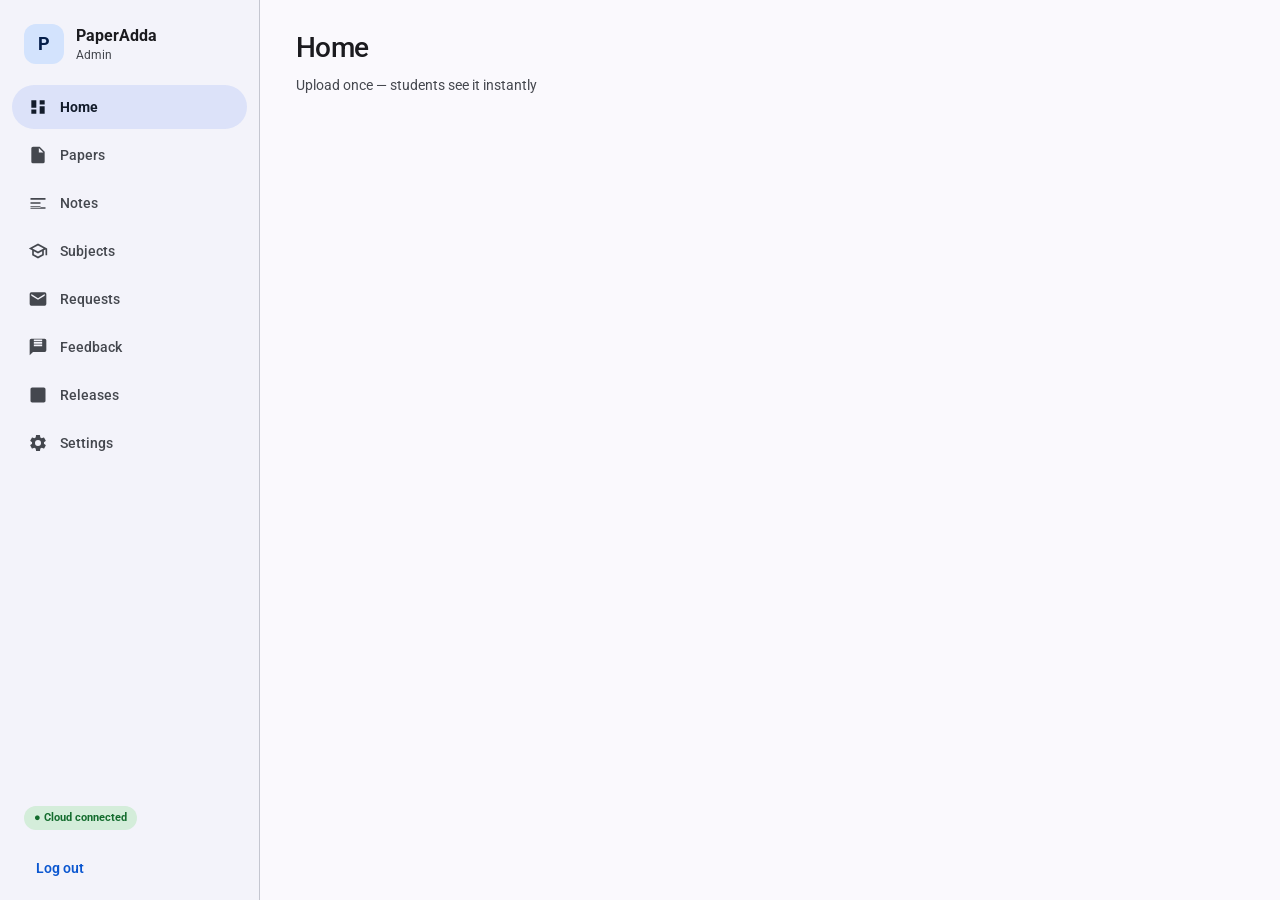
==== commit aa1c9b6b: "Admin portal: release management (GitHub Releases) Add a Releases view to the admin portal so app up" ====
--- a/admin-portal/index.html
+++ b/admin-portal/index.html
@@ -49,6 +49,10 @@
           <svg class="nav-svg" viewBox="0 0 24 24" aria-hidden="true"><path d="M20 2H4a2 2 0 0 0-2 2v18l4-4h14a2 2 0 0 0 2-2V4a2 2 0 0 0-2-2zm-3 9H7V9h10v2zm0-3H7V6h10v2zm0-3H7V3h10v2z"/></svg>
           <span class="nav-label">Feedback</span>
         </button>
+        <button class="nav-item" data-view="releases">
+          <svg class="nav-svg" viewBox="0 0 24 24" aria-hidden="true"><path d="M19 3H5c-1.1 0-2 .9-2 2v14c0 1.1.9 2 2 2h14c1.1 0 2-.9 2-2V5c0-1.1-.9-2-2-2zm-2 10l-4-4-3 3-2-2-1 1 5 5z"/></svg>
+          <span class="nav-label">Releases</span>
+        </button>
         <button class="nav-item" data-view="data">
           <svg class="nav-svg" viewBox="0 0 24 24" aria-hidden="true"><path d="M19.14 12.94c.04-.3.06-.61.06-.94 0-.32-.02-.64-.07-.94l2.03-1.58a.49.49 0 0 0 .12-.61l-1.92-3.32a.49.49 0 0 0-.59-.22l-2.39.96c-.5-.38-1.03-.7-1.62-.94l-.36-2.54a.484.484 0 0 0-.48-.41h-3.84c-.24 0-.43.17-.47.41l-.36 2.54c-.59.24-1.13.57-1.62.94l-2.39-.96a.49.49 0 0 0-.59.22L2.74 8.87c-.12.21-.08.47.12.61l2.03 1.58c-.05.3-.07.62-.07.94s.02.64.07.94l-2.03 1.58a.49.49 0 0 0-.12.61l1.92 3.32c.12.22.37.29.59.22l2.39-.96c.5.38 1.03.7 1.62.94l.36 2.54c.05.24.24.41.48.41h3.84c.24 0 .44-.17.47-.41l.36-2.54c.59-.24 1.13-.56 1.62-.94l2.39.96c.22.08.47 0 .59-.22l1.92-3.32c.12-.22.07-.47-.12-.61l-2.01-1.58zM12 15.6A3.6 3.6 0 1 1 12 8.4a3.6 3.6 0 0 1 0 7.2z"/></svg>
           <span class="nav-label">Settings</span>
@@ -77,6 +81,7 @@
       <section class="view" id="view-subjects"></section>
       <section class="view" id="view-requests"></section>
       <section class="view" id="view-feedback"></section>
+      <section class="view" id="view-releases"></section>
       <section class="view" id="view-data"></section>
     </main>
   </div>
